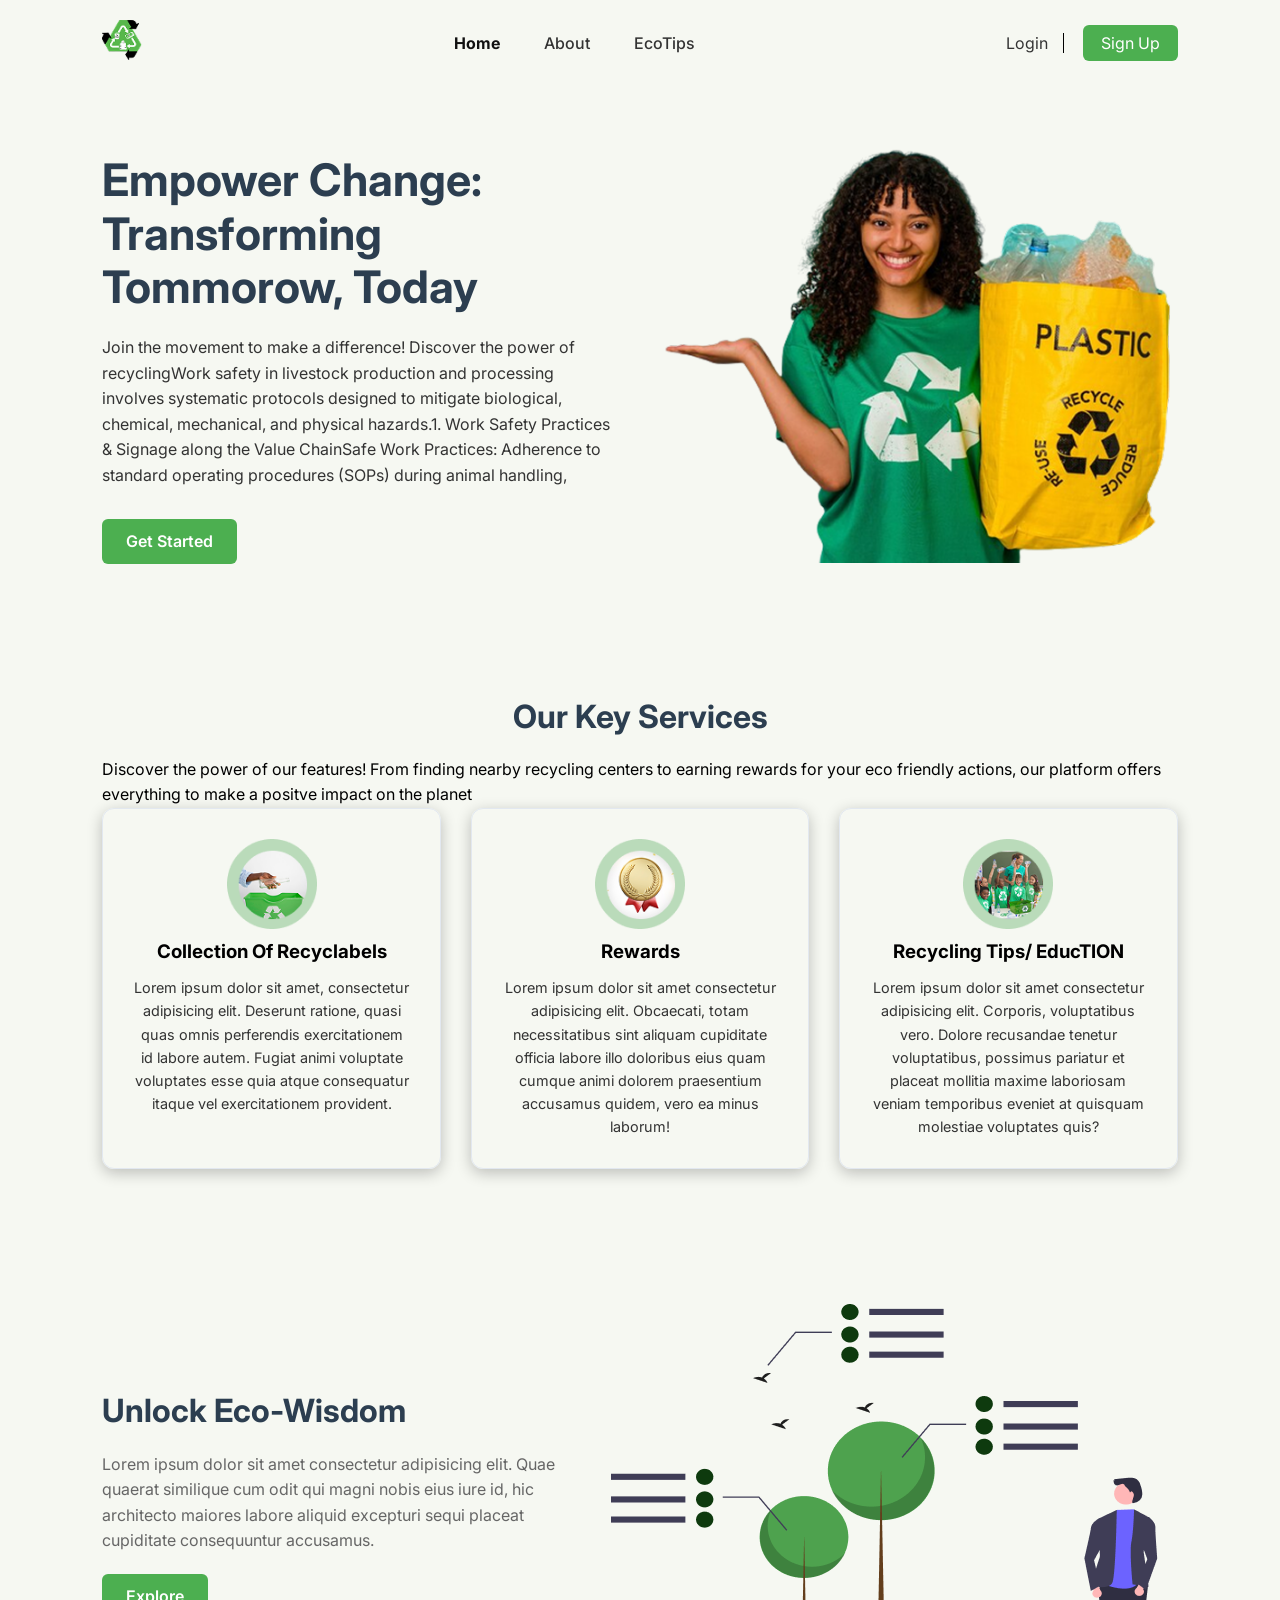
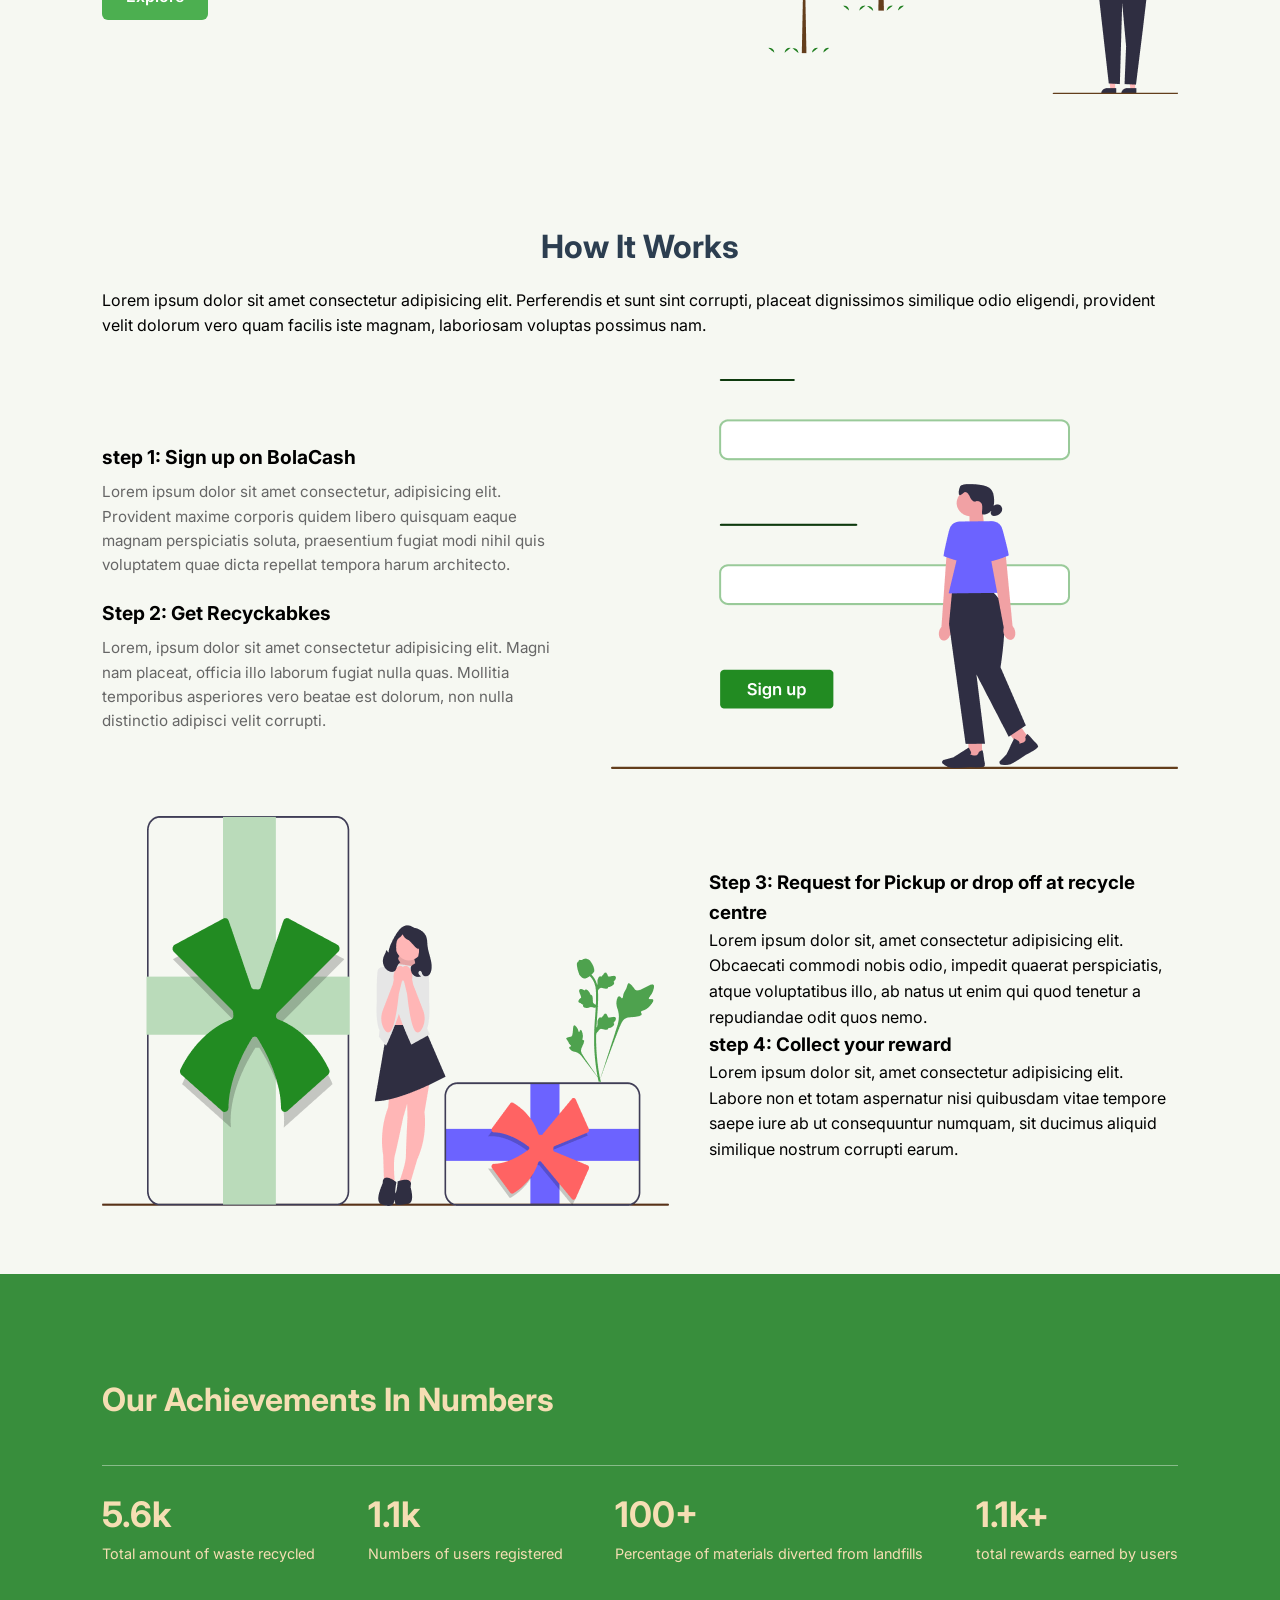
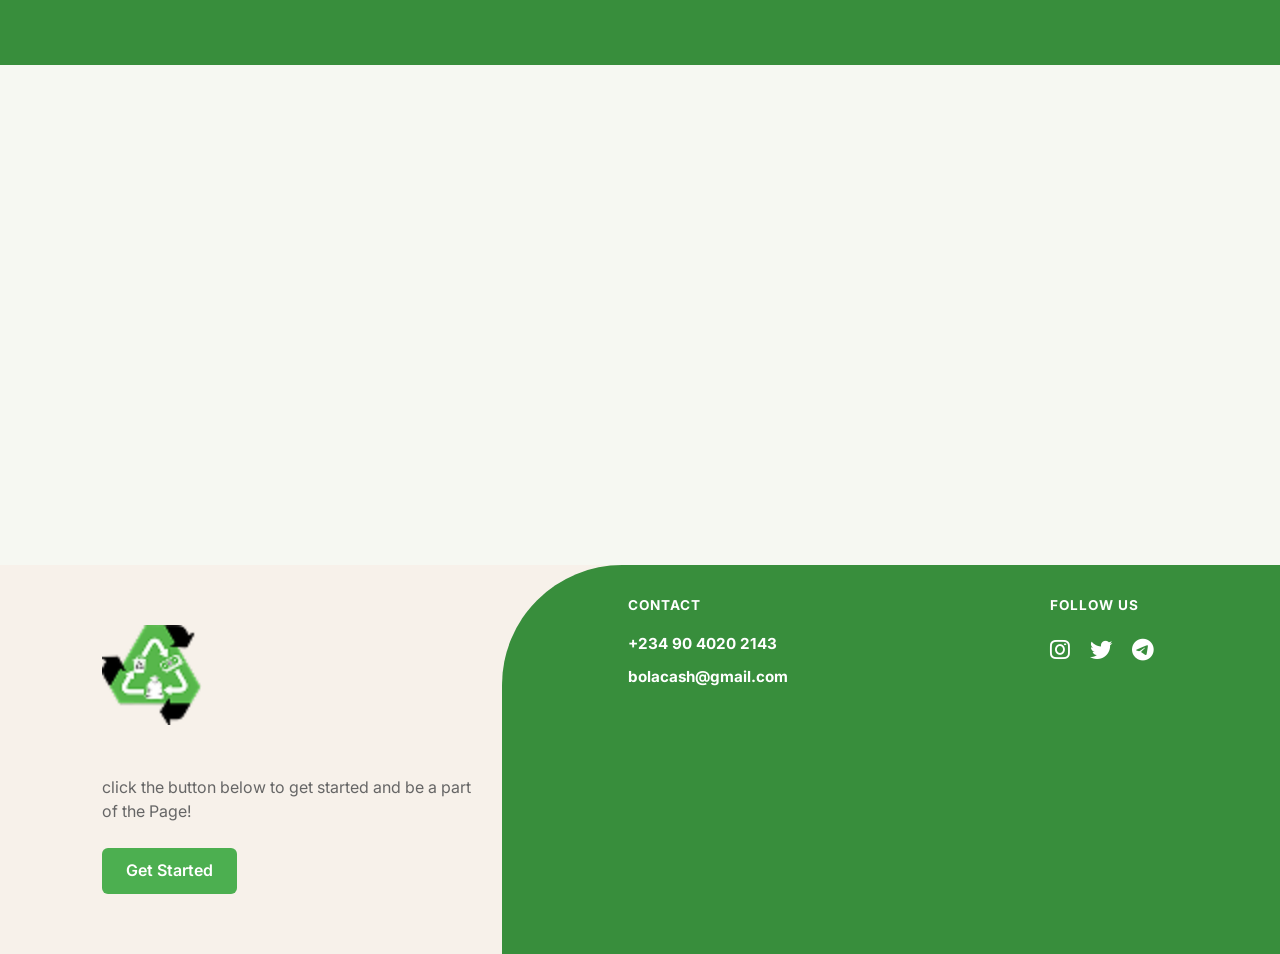
==== index.html @ 216ff111 "First Commit" ====
<!DOCTYPE html>
<html lang="en">
<head>
    <meta charset="UTF-8">
    <meta name="viewport" content="width=device-width, initial-scale=1.0">
    <title>Document</title>
    <link rel="stylesheet" href="index.css">
    <link rel="stylesheet" href="https://cdnjs.cloudflare.com/ajax/libs/font-awesome/6.4.0/css/all.min.css">
    <link rel="stylesheet" href="https://fonts.googleapis.com/css2?family=Inter:wght@400;500;600;700800&display=swap" rel="stylesheet">
</head>
<body>
<header class="navbar">
    <div class="logo">
        <img src="BOLA CASH LOGO.png" alt="Bola CashLogo">
    </div>
    <nav class="nav-links">
        
            <a href="#" class="nav-item active">Home</a>
            <a href="#">About</a>
            <a href="#">EcoTips</a>
    </nav>
    <div class="auth-buttons">
        <a href="#" class="btn btn-signin">Login</a>
        <a href="#" class="btn btn-signup">Sign Up</a>
    </div>
</header>
<section class="hero" id="home">
    <div class="hero-content">
        <h1>Empower Change: Transforming Tommorow, Today</h1>
        <p>Join the movement to make a difference! Discover the power of recyclingWork safety in livestock production and processing involves systematic protocols designed to mitigate biological, chemical, mechanical, and physical hazards.1. Work Safety Practices & Signage along the Value ChainSafe Work Practices: Adherence to standard operating procedures (SOPs) during animal handling, </p>
        <a href="#" class="btn-green">Get Started</a>
    </div>
<div class="hero-image">
    <img src="young-mixed-race-woman-holding-recycled-plastic-bag-isolated-blue-background-showing-copy-space-palm-holding-another-hand-waist_1187-183210 1.png" alt="recycling illustration">
</div>
</section>
<section class="services" id="about">
<h2>Our Key Services</h2>
<p class="section-desk">Discover the power of our features! From finding nearby recycling centers to earning rewards for your eco friendly actions, our platform offers everything to make a positve impact on the planet</p>
<div class="services-grid">
    <div class="card">
        <div class="card-icon"><img src="Frame1.png" alt="Collection"></div>
        <h3>Collection Of Recyclabels</h3>  
        <p>Lorem ipsum dolor sit amet, consectetur adipisicing elit. Deserunt ratione, quasi quas omnis perferendis exercitationem id labore autem. Fugiat animi voluptate voluptates esse quia atque consequatur itaque vel exercitationem provident.</p>
     </div>
     <div class="card">
        <div class="card-icon"><img src="Frame2.png" alt="rewards"></div>
        <h3>Rewards</h3>
        <p>Lorem ipsum dolor sit amet consectetur adipisicing elit. Obcaecati, totam necessitatibus sint aliquam cupiditate officia labore illo doloribus eius quam cumque animi dolorem praesentium accusamus quidem, vero ea minus laborum!</p>
     </div>
     <div class="card">
        <div class="card-icon"><img src="Frame3.png" alt="Education"></div>
        <h3>Recycling Tips/ EducTION</h3>
        <p>Lorem ipsum dolor sit amet consectetur adipisicing elit. Corporis, voluptatibus vero. Dolore recusandae tenetur voluptatibus, possimus pariatur et placeat mollitia maxime laboriosam veniam temporibus eveniet at quisquam molestiae voluptates quis?</p>
     </div>
</div>
</section>
<section class="eco-wisdom" id="ecotips">
    <div class="wisdom-content">
        <h2>Unlock Eco-Wisdom</h2>
        <p>Lorem ipsum dolor sit amet consectetur adipisicing elit. Quae quaerat similique cum odit qui magni nobis eius iure id, hic architecto maiores labore aliquid excepturi sequi placeat cupiditate consequuntur accusamus.</p>
<a href="#" class="btn-green">Explore</a>
    </div>
    <div class="wisdom-age">
        <img src="undraw_environmental_study_re_q4q8 1.png" alt="eco wisdom illustration">
    </div>
</section>
<section class="how-it-works">
    <h2>How It Works</h2>
    <p class="section-desk">Lorem ipsum dolor sit amet consectetur adipisicing elit. Perferendis et sunt sint corrupti, placeat dignissimos similique odio eligendi, provident velit dolorum vero quam facilis iste magnam, laboriosam voluptas possimus nam.</p>
    <div class="works-row">
        <div class="works-text">
            <h3>step 1: Sign up on BolaCash</h3>
            <p>Lorem ipsum dolor sit amet consectetur, adipisicing elit. Provident maxime corporis quidem libero quisquam eaque magnam perspiciatis soluta, praesentium fugiat modi nihil quis voluptatem quae dicta repellat tempora harum architecto.</p>
            <h3>Step 2: Get Recyckabkes</h3>
            <p>Lorem, ipsum dolor sit amet consectetur adipisicing elit. Magni nam placeat, officia illo laborum fugiat nulla quas. Mollitia temporibus asperiores vero beatae est dolorum, non nulla distinctio adipisci velit corrupti.</p>
        </div>
        <div class="works-image">
            <img src="undraw_undraw_undraw_undraw_sign_up_ln1s_-1-_s4bc_-1-_ee41_-1-_kf4d 1.png" alt="sign  up illustration">
        </div>
    </div>
    <div class="works-row reverse">
        <div class="works-image">
            <img src="undraw_gifts_0ceh 1.png" alt="Pickup illustration">
        </div>
        <div class="works-test">
            <h3>Step 3: Request for Pickup or drop off at recycle centre</h3>
            <p>Lorem ipsum dolor sit, amet consectetur adipisicing elit. Obcaecati commodi nobis odio, impedit quaerat perspiciatis, atque voluptatibus illo, ab natus ut enim qui quod tenetur a repudiandae odit quos nemo.</p>

            <h3>step 4: Collect your reward</h3>
            <p>Lorem ipsum dolor sit, amet consectetur adipisicing elit. Labore non et totam aspernatur nisi quibusdam vitae tempore saepe iure ab ut consequuntur numquam, sit ducimus aliquid similique nostrum corrupti earum.</p>
        </div>
    </div>
</section>
<section class="achievements">
    <h2>Our Achievements In Numbers</h2>
    <div class="stats-grid">
        <div class="stat-item">
            <h3>5.6k</h3>
            <p>Total amount of waste recycled</p>
        </div>
        <div class="stat-item">
            <h3>1.1k</h3>
            <p>Numbers of users registered</p>
        </div>
        <div class="stat-item">
        <h3>100+</h3>
        <p>Percentage of materials diverted from landfills</p>
        </div>
        <div class="stat-item">
            <h3>1.1k+</h3>
            <p>total rewards earned by users</p>
        </div>
    </div>
</section>
<footer class="footer">
    <div class="footer-left">
        <img src="BOLA CASH LOGO.png" alt="Bola Cash Log" class="footer-logo">
        <p>click the button below to get started and be a part of the Page!</p>
        <a href="#" class="btn-green">Get Started</a>
    </div>
    <div class="footer-card">
        <div class="contact-info">
            <h4>CONTACT</h4>
            <p>+234 90 4020 2143</p>
            <p>bolacash@gmail.com</p>
        </div>
        <div class="social-links">
            <h4>FOLLOW US</h4>
            <div class="icons">
                <a href="#"><i class="fa-brands fa-instagram"></i></a>
                <a href="#"><i class="fa-brands fa-twitter"></i></a>
                <a href="#"><i class="fa-brands fa-telegram"></i></a>
            </div>
        </div>
    </div>
</footer>
</body>
</html>
---- index.css ----
:root{
    --primary-green:#4caf50;
    --dark-green:#388e3c;
    --bg-color:#f6f8f2;
    --text-dark:#333333;
    --text-gray:#666666;
    --card-bg:#fffff;
}
*{
    box-sizing: border-box;
    margin: 0;
    padding:0 ;
}
body{
    background-color: var(--bg-color);
    color: black;
    line-height: 1.6;
    font-family: "Inter", sans-serif;
}
.btn-green{
    background-color: var(--primary-green);
    color: white;
    padding: 10px  24px;
    border-radius: 6px;
    text-decoration: none;
    font-weight: 600;
    display: inline-block;
    transition: 0.3 ease;
}
.btn-green:hover{
    background-color: var(--dark-green);
}
h2{
    text-align: center;
    font-size: 2rem;
    margin-bottom: 15px;
    color: #2c3e50;
}
.section-desc{
    text-align: center;
    max-width: 800px;
    margin: 0 auto 40px auto;
    color: var(--text-gray);
}
.navbar{
    display: flex;
    justify-content: space-between;
    align-items: center;
    padding: 20px 8%;
    background-color: var(--bg-color);
}
.logo img{
    height: 40px;
}
.nav-links a{
    margin: 0 20px;
    text-decoration: none;
    color: var(--text-dark);
    font-weight: 500;
}
.auth-buttons .btn-signin {
     margin-right: 15px;
     text-decoration: none;
     color: var(--text-dark);
     gap: 15px;
     border-right: 1.5px solid black;
     padding-right:15px ;
}
.auth-buttons .btn-signup{
    background-color: var(--primary-green);
    color: white;
    padding: 8px 18px;
    border-radius: 6px;
    text-decoration: none;
}
.hero{
  display: flex;
  align-items: center;
  justify-content: space-between;
  padding: 60px 8% ;
  gap: 40px;
}
.hero-content{
    flex: 1;
}
.hero-content h1 {
font-size: 2.8rem;
color: #2c3e50;
line-height: 1.2;
margin-bottom: 20px;
}
.hero-content p{
    color: var(--text-dark);
    margin-bottom: 30px;
}
.hero-image{
    flex: 1;
    text-align: right;
}
.hero-image img{
    max-width: 100%;
    height: auto;
}
.services{
    padding: 60px 8%;
}
.services-grid{
    display: grid;
    grid-template-columns: repeat(auto-fit, minmax(280px, 1fr));
    gap: 30px;
}
.card{
    background-color: var(--card-bg);
    padding: 30px;
    border-radius: 12px;
    border: 1px solid #e2e8f0;
    margin-bottom: 15px;
box-shadow: 0 4px 15px rgba(0, 0, 0, 0.24);
   align-items: center;
    text-align: center;
    transition: tranform 0.3s ease, box-shadow 0.3s ease;
}
.card-icon img{
    width: 90px;
    height: 90px;
}
.card p{
    font-size:0.9rem ;
    color: var(--text-dark);
}
.card h3{
    margin-bottom: 10px;
}
.eco-wisdom{
    display: flex;
    align-items: center;
    padding: 60px 8%;
    gap: 40px;
}
.wisdom-content{
    flex: 1;
}
.wisdom-content h2{
    text-align: left;

}
.wisdom-content p{
    color: var(--text-gray);
    margin-bottom: 20px;
}
.wisdom-image{
    flex: 1;
}
.wsidom image img{
    max-width: 100%;
}
.how-it-works{
    padding: 60px 8%;
}
.works-row{
    display: flex;
    align-items: center;
    justify-content: space-between;
    gap: 40px;
margin-top: 40px;
}
.work-row.reverse{
    flex-direction: row-reverse;
}
.works-text{
    flex: 1;
}
.works-text h3{
    font-size: 1.2rem;
    margin-top: 20px;
    margin-bottom: 8px;
}
.works-text p{
    color: var(--text-gray);
    font-size: 0.95rem;
}
.works-image{
    flex: 1;
}


.achievements{
    background-color: var(--dark-green);
    color: wheat;
    padding: 100px 8%;
    margin-bottom: 100px;
}
.achievements h2{
    color: wheat;
    text-align: left;
    margin-bottom: 40px;

}
.stats-grid{
    display: flex;
    justify-content: space-between;
    gap: 20px;
    border-top: 1px solid rgba(255, 255, 255, 0.4);
    padding-top: 20px;
}
.stat-item h3{
    font-size: 2.2rem;
}
.stat-item p{
font-size: 0.9rem;
opacity: 0.9rem;
}
.footer{
    position: relative;
    display: flex;
    justify-content: space-between;
    align-items: stretch;
    padding: 0 0 0 8%;
    overflow: hidden;
    margin-top: 500px;
    overflow: hidden;
    background-color: #f7f1ebf3;

}
.footer-left{
    max-width: 400px;
    flex: 1;
    padding: 60px 20px 60px 0;
    display: flex;
    flex-direction: column;
    align-items: flex-start;
}
.footer-logo{
    height: 100px;
    margin-bottom: 50px;
}
.footer-left p{
    color: var(--text-gray);
    margin-bottom: 20px;
    font-size: 1rem;
    line-height: 1.5;
    margin-bottom: 25px;
}
.footer-card{
    background-color: var(--dark-green);
    color: white;
    padding: 30px 20px; 
    border-top-left-radius: 120px;
    display: flex;
    gap: 50px;
    flex: 1.2;
    justify-content: space-around;
    align-items: flex-start;
    width: 100%;

}
.footer-card h4{
    font-size: 0.85rem;
    letter-spacing: 1px;
    margin-bottom: 15px;
    font-weight: 700;
    text-transform: uppercase;
}
.footer-card p{
    font-weight: bold;
    margin-bottom: 8px;
    font-size: 0.95rem;
}
.icons{
    display: flex;
    gap: 20px;
    margin-top: 10px;
}
.icons a{
    color: white;
    font-size: 1.4rem;
}
@media(max-width: 768px){
    .hero, 
    .eco-wisdom, 
    .works-row, 
    .works-row.reverse, 
    .footer, 
    .stats-grid
    .navbar
    .auth-buttons
    .wisdom-content h2, .achievements h2{
        flex-direction: column;
        text-align: center;
        display: flex;
        width: 100%;
        align-items: center;
    
    
        text-align: center;
    }
}
.nav-links a.active{
    color: #111111;
    font-weight: 700;
}
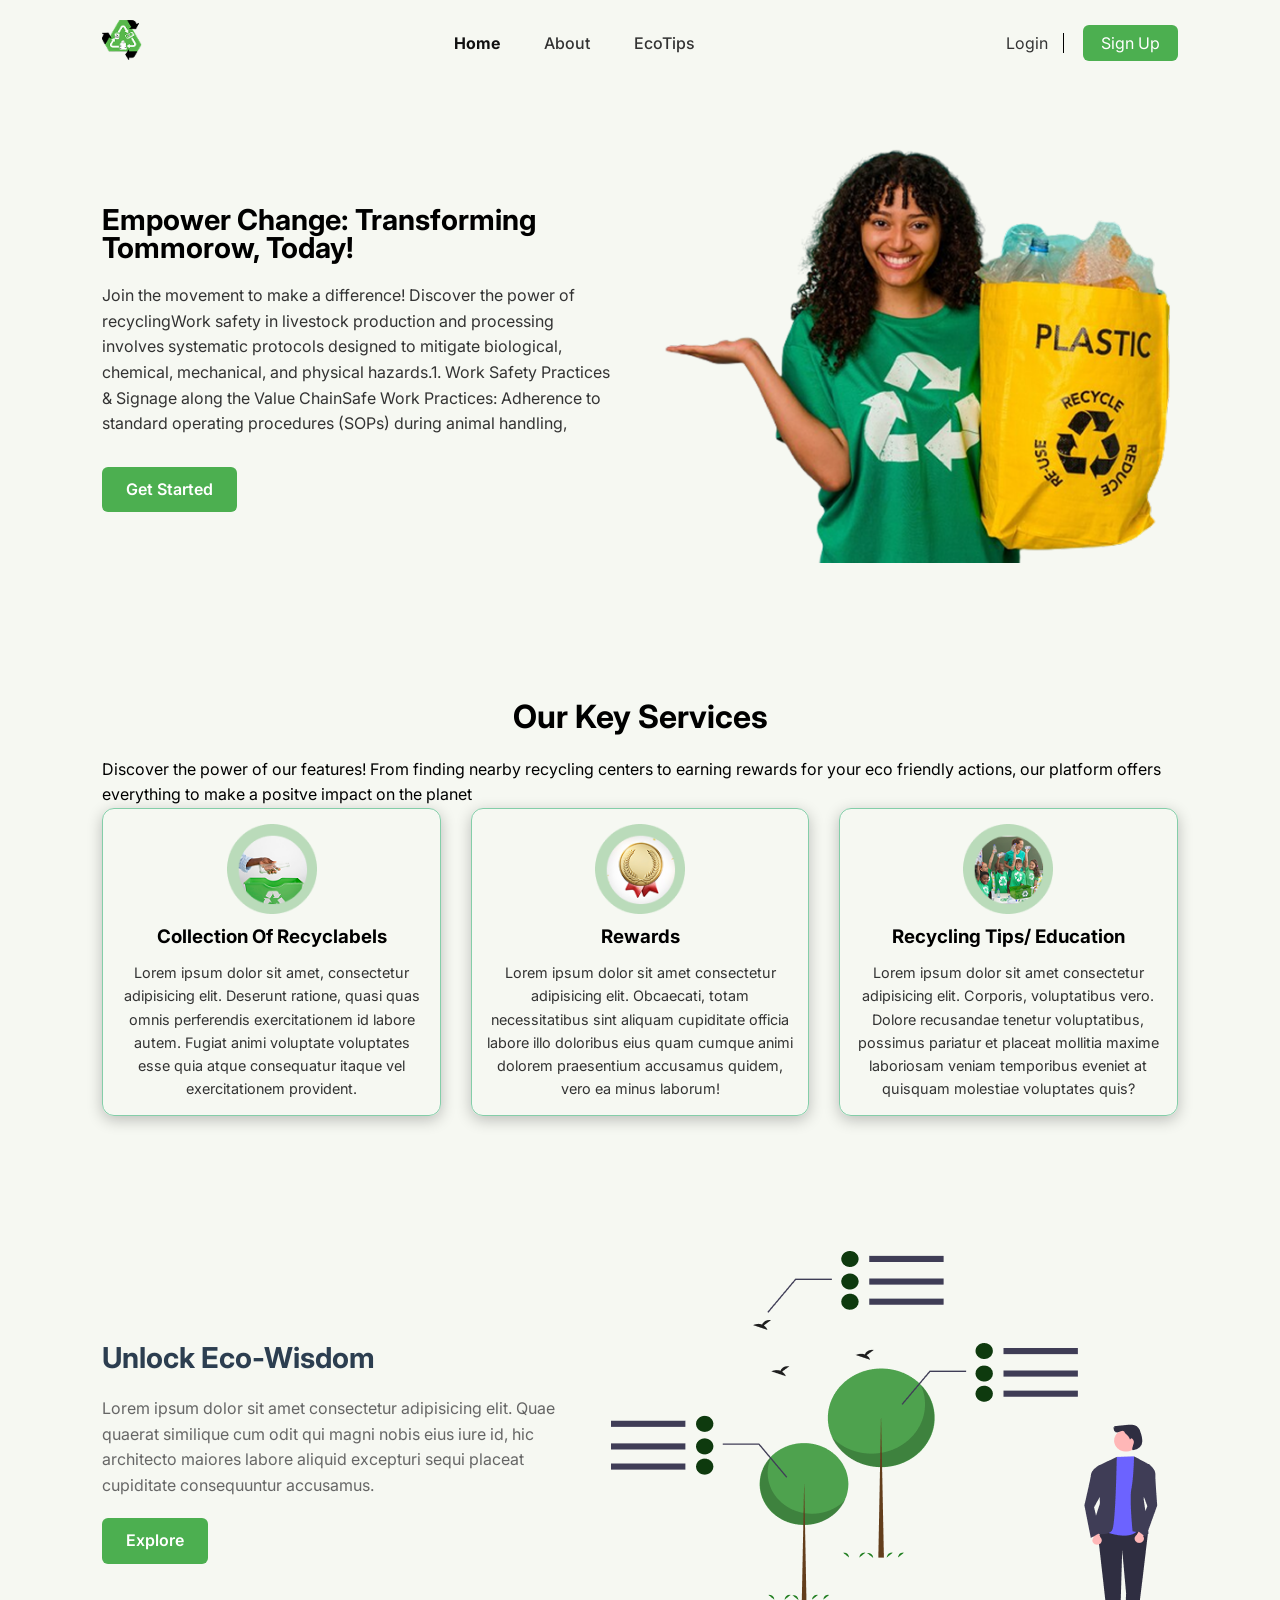
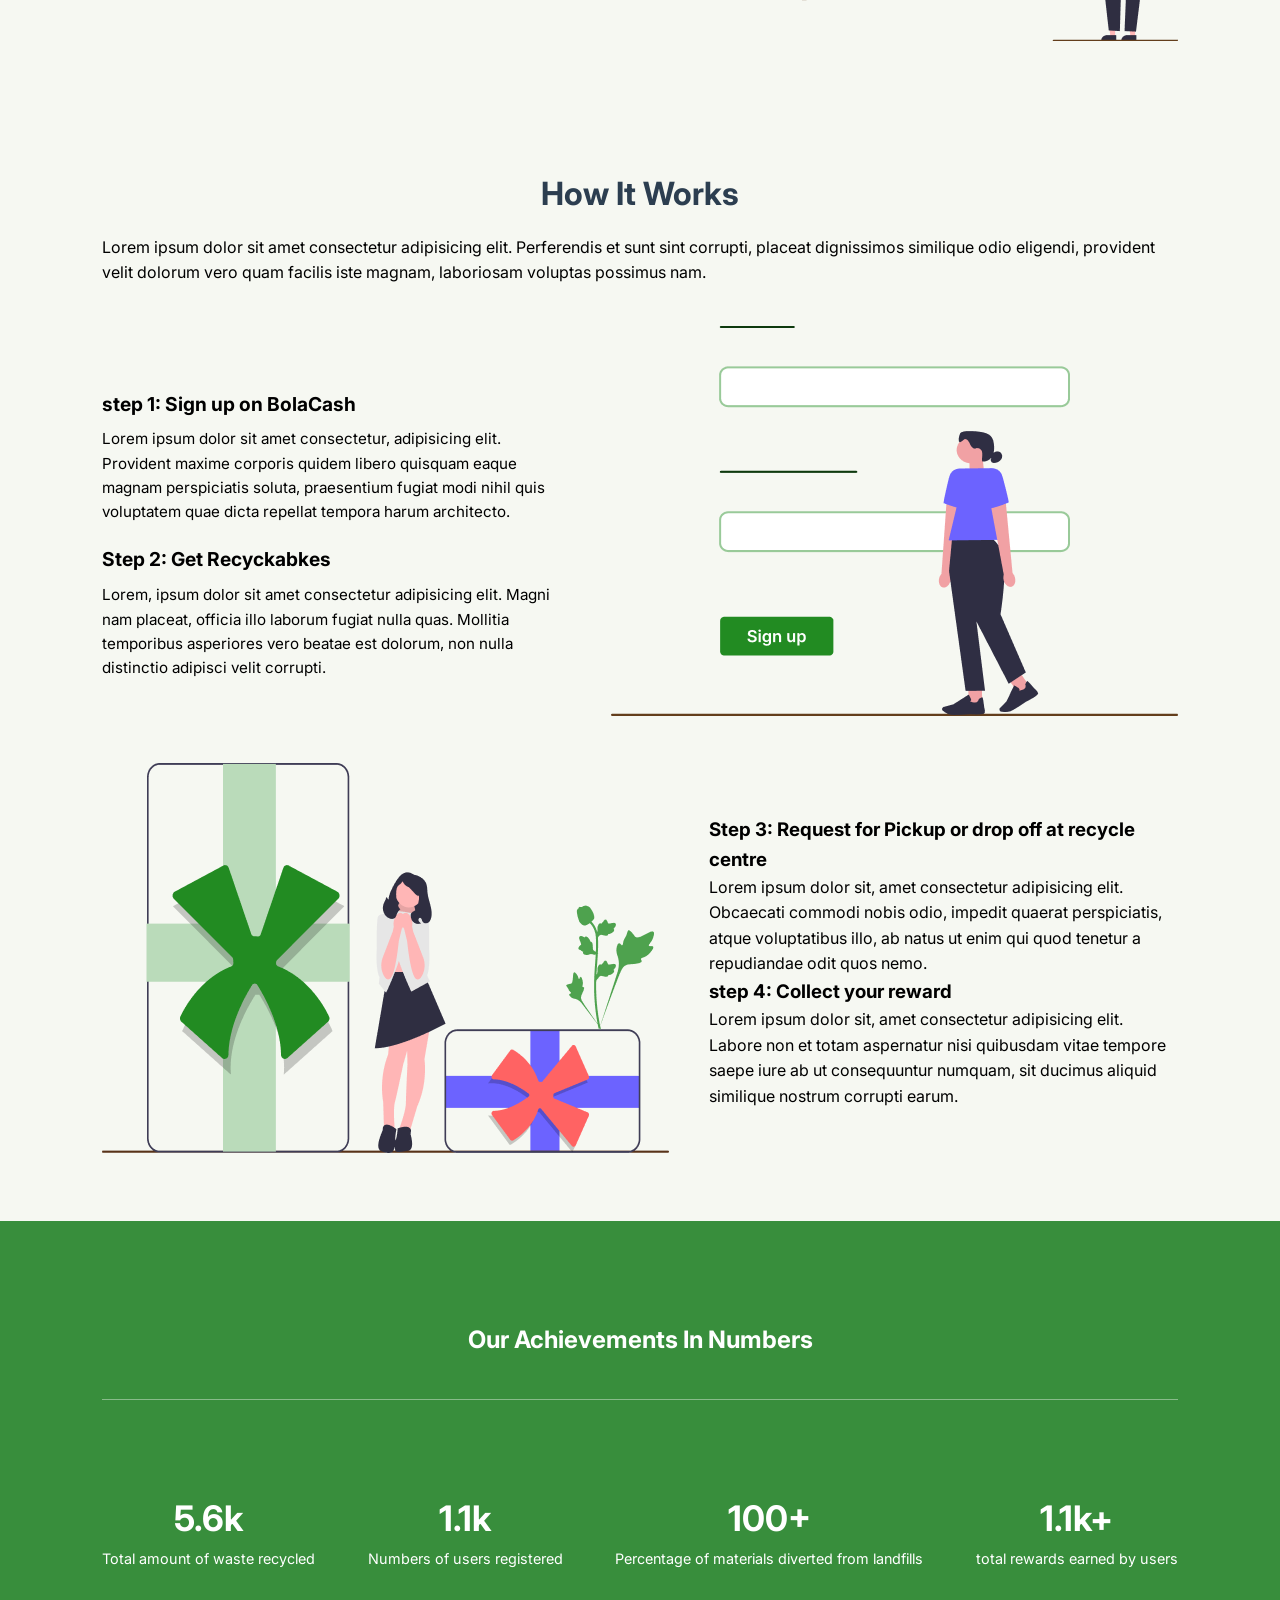
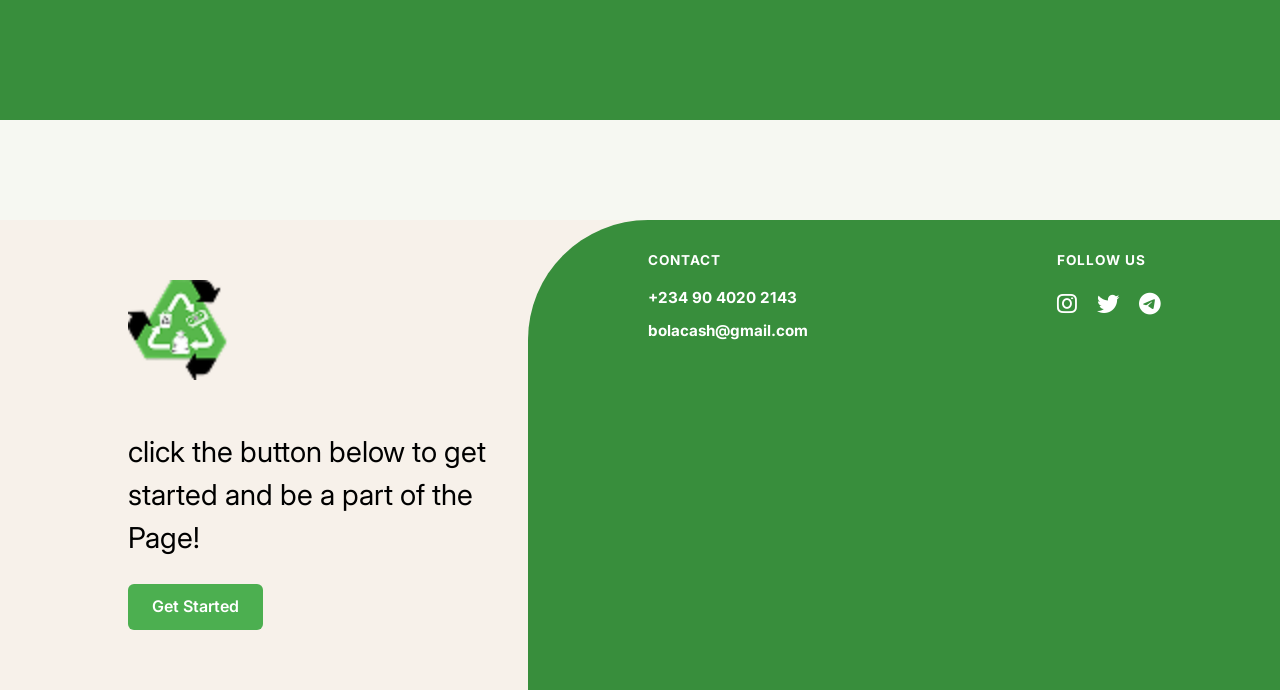
==== commit e4b74443: "changed few things" ====
--- a/index.html
+++ b/index.html
@@ -20,13 +20,13 @@
             <a href="#">EcoTips</a>
     </nav>
     <div class="auth-buttons">
-        <a href="#" class="btn btn-signin">Login</a>
-        <a href="#" class="btn btn-signup">Sign Up</a>
+        <a href="" class="btn btn-signin">Login</a>
+        <a href="signup-cash/index.html" class="btn btn-signup">Sign Up</a>
     </div>
 </header>
 <section class="hero" id="home">
     <div class="hero-content">
-        <h1>Empower Change: Transforming Tommorow, Today</h1>
+        <h1>Empower Change: Transforming Tommorow, Today!</h1>
         <p>Join the movement to make a difference! Discover the power of recyclingWork safety in livestock production and processing involves systematic protocols designed to mitigate biological, chemical, mechanical, and physical hazards.1. Work Safety Practices & Signage along the Value ChainSafe Work Practices: Adherence to standard operating procedures (SOPs) during animal handling, </p>
         <a href="#" class="btn-green">Get Started</a>
     </div>
@@ -50,8 +50,9 @@
      </div>
      <div class="card">
         <div class="card-icon"><img src="Frame3.png" alt="Education"></div>
-        <h3>Recycling Tips/ EducTION</h3>
-        <p>Lorem ipsum dolor sit amet consectetur adipisicing elit. Corporis, voluptatibus vero. Dolore recusandae tenetur voluptatibus, possimus pariatur et placeat mollitia maxime laboriosam veniam temporibus eveniet at quisquam molestiae voluptates quis?</p>
+        <h3>Recycling Tips/ Education</h3>
+        <p>Lorem ipsum dolor sit amet consectetur adipisicing elit. Corporis, voluptatibus vero. Dolore recusandae tenetur voluptatibus, possimus pariatur et placeat mollitia maxime laboriosam veniam temporibus eveniet at
+             quisquam molestiae voluptates quis?</p>
      </div>
 </div>
 </section>
@@ -61,7 +62,7 @@
         <p>Lorem ipsum dolor sit amet consectetur adipisicing elit. Quae quaerat similique cum odit qui magni nobis eius iure id, hic architecto maiores labore aliquid excepturi sequi placeat cupiditate consequuntur accusamus.</p>
 <a href="#" class="btn-green">Explore</a>
     </div>
-    <div class="wisdom-age">
+    <div class="wisdom-image">
         <img src="undraw_environmental_study_re_q4q8 1.png" alt="eco wisdom illustration">
     </div>
 </section>
--- a/index.css
+++ b/index.css
@@ -84,14 +84,17 @@
     flex: 1;
 }
 .hero-content h1 {
-font-size: 2.8rem;
-color: #2c3e50;
-line-height: 1.2;
+font-size: 1.8rem;
+color: black;
+line-height: 1.0;
 margin-bottom: 20px;
+
+
 }
 .hero-content p{
     color: var(--text-dark);
     margin-bottom: 30px;
+  
 }
 .hero-image{
     flex: 1;
@@ -103,21 +106,27 @@
 }
 .services{
     padding: 60px 8%;
+}
+.services h2{
+   align-items: center;
+   font-size: 2rem;
+    color:black;
 }
 .services-grid{
     display: grid;
     grid-template-columns: repeat(auto-fit, minmax(280px, 1fr));
     gap: 30px;
+    align-items: center;
 }
 .card{
     background-color: var(--card-bg);
-    padding: 30px;
+    padding: 15px;
     border-radius: 12px;
-    border: 1px solid #e2e8f0;
+    border: 1px solid #71c79dda;
     margin-bottom: 15px;
-box-shadow: 0 4px 15px rgba(0, 0, 0, 0.24);
-   align-items: center;
-    text-align: center;
+    box-shadow: 0 4px 15px rgba(0, 0, 0, 0.24);
+  justify-content: center;
+    text-align:center;
     transition: tranform 0.3s ease, box-shadow 0.3s ease;
 }
 .card-icon img{
@@ -142,6 +151,7 @@
 }
 .wisdom-content h2{
     text-align: left;
+    font-size: 1.8rem;
 
 }
 .wisdom-content p{
@@ -162,7 +172,7 @@
     align-items: center;
     justify-content: space-between;
     gap: 40px;
-margin-top: 40px;
+    margin-top: 40px;
 }
 .work-row.reverse{
     flex-direction: row-reverse;
@@ -176,7 +186,7 @@
     margin-bottom: 8px;
 }
 .works-text p{
-    color: var(--text-gray);
+    color: black;
     font-size: 0.95rem;
 }
 .works-image{
@@ -186,14 +196,16 @@
 
 .achievements{
     background-color: var(--dark-green);
-    color: wheat;
+    color: white;
     padding: 100px 8%;
     margin-bottom: 100px;
+   align-items: center;
 }
 .achievements h2{
-    color: wheat;
-    text-align: left;
+    color: white;
+    text-align: center;
     margin-bottom: 40px;
+    font-size: 1.5rem;
 
 }
 .stats-grid{
@@ -201,23 +213,30 @@
     justify-content: space-between;
     gap: 20px;
     border-top: 1px solid rgba(255, 255, 255, 0.4);
-    padding-top: 20px;
+    padding-top: 90px;
+    align-items: center;
 }
 .stat-item h3{
     font-size: 2.2rem;
+    color: white;
+    text-align: center;
+    
 }
 .stat-item p{
 font-size: 0.9rem;
 opacity: 0.9rem;
+color: white;
+padding-bottom: 50px;
+text-align: center;
 }
 .footer{
     position: relative;
     display: flex;
     justify-content: space-between;
     align-items: stretch;
-    padding: 0 0 0 8%;
+    padding: 0 0 0 10%;
     overflow: hidden;
-    margin-top: 500px;
+    margin-top: 7px;
     overflow: hidden;
     background-color: #f7f1ebf3;
 
@@ -235,12 +254,13 @@
     margin-bottom: 50px;
 }
 .footer-left p{
-    color: var(--text-gray);
+    color: black;
     margin-bottom: 20px;
-    font-size: 1rem;
+    font-size: 1.8rem;
     line-height: 1.5;
     margin-bottom: 25px;
 }
+ /* footer card */
 .footer-card{
     background-color: var(--dark-green);
     color: white;
@@ -276,27 +296,134 @@
     font-size: 1.4rem;
 }
 @media(max-width: 768px){
-    .hero, 
-    .eco-wisdom, 
-    .works-row, 
-    .works-row.reverse, 
-    .footer, 
-    .stats-grid
-    .navbar
-    .auth-buttons
-    .wisdom-content h2, .achievements h2{
-        flex-direction: column;
-        text-align: center;
-        display: flex;
+   .logo{
+    flex-direction: column;
+    align-items: center;
+    gap: 15px;
+    padding: 15px 20px;
+   }
+   .nav-links{
+    display: none;
+    flex-wrap: wrap;
+    justify-content: center;
+    gap: 15px;
+    align-items: center;
+   }
+   .nav-links a{
+    margin: 0 5px;
+   }
+   .auth-buttons{
+    display: flex;
+    align-items: center;
+    justify-content: center;
+    gap: 10px;
+   }
+   .btn-signin{
+    padding-right: 10px;
+   }
+   .btn-signup{
+    white-space: nowrap;
+    padding:8px 16px ;
+   }
+   .hero{
+    display: flex;
+    flex-direction: column;
+    align-items: flex-start;
+    padding: 20px;
+    gap: 20px;
+
+   }
+   .hero-content,
+   .wisdom-content,.works-text,
+   .services-grid{
+    width: 100%;
+   }
+ .eco-wisdom,
+ .works-row, 
+ .work-row.reverse,
+ .services,
+ .stats-grid,
+ .footer{
+    display: flex;
+    flex-direction: column;
+    align-items: flex-start;
+    text-align: left;
+    width: 100%;
+    
+    gap: 16px;
+ }
+   
+   
+   h1,h2,h3{
+    text-align: left;
+    font-size: 1.0rem;
+    line-height: 1.25rem;
+    letter-spacing: -0.02rem;
+    color: #111111;
+   
+   }
+   p{
+    text-align: left;
+    font-size: 0.95rem;
+    line-height: 1.6;
+    color: black;
+    letter-spacing: 0.1rem;
+   }
+   .wisdom-image,
+   .hero-image,
+   .works-image{
+    max-width: 280px;
+    height:auto;
+    width: 100%;
+   }
+   .hero-image img,
+    .works-image img,
+     .wisdom-image img{
+        max-width: 280px;
         width: 100%;
-        align-items: center;
-    
-    
-        text-align: center;
-    }
+        height: auto;
+     }
+   .stats-grid,
+   .services-grid,
+   .card{
+    display: grid;
+    grid-template-columns: 1fr;
+    gap: 16px;
+    width: 100%;
+    color: white;
+  text-align: center;
+  justify-content: center;
+  align-items: center;
+   }
+   .stats-grid{
+    color: white;
+    padding: 24px 16px;
+    border-radius: 8px;
+   }
+   .stats-grid, .stat-item{
+    border-bottom: white;
+    padding-bottom: 12px;
+    margin-bottom: 12px;
+   }
+   .footer-card {
+width: 100%;
+border: 1.5px solid #1e7e34;
+   }
+   .icons{
+display: flex;
+gap: 12px;
+margin-top: 16px;
+   }
+   .stat-item{
+    width: 100%;
+    padding-bottom: 24px;
+    margin-bottom: 24px;
+    border-bottom: 1px solid rgba(245, 237, 237, 0.4);
+   }
 }
 .nav-links a.active{
     color: #111111;
     font-weight: 700;
 }
 
+
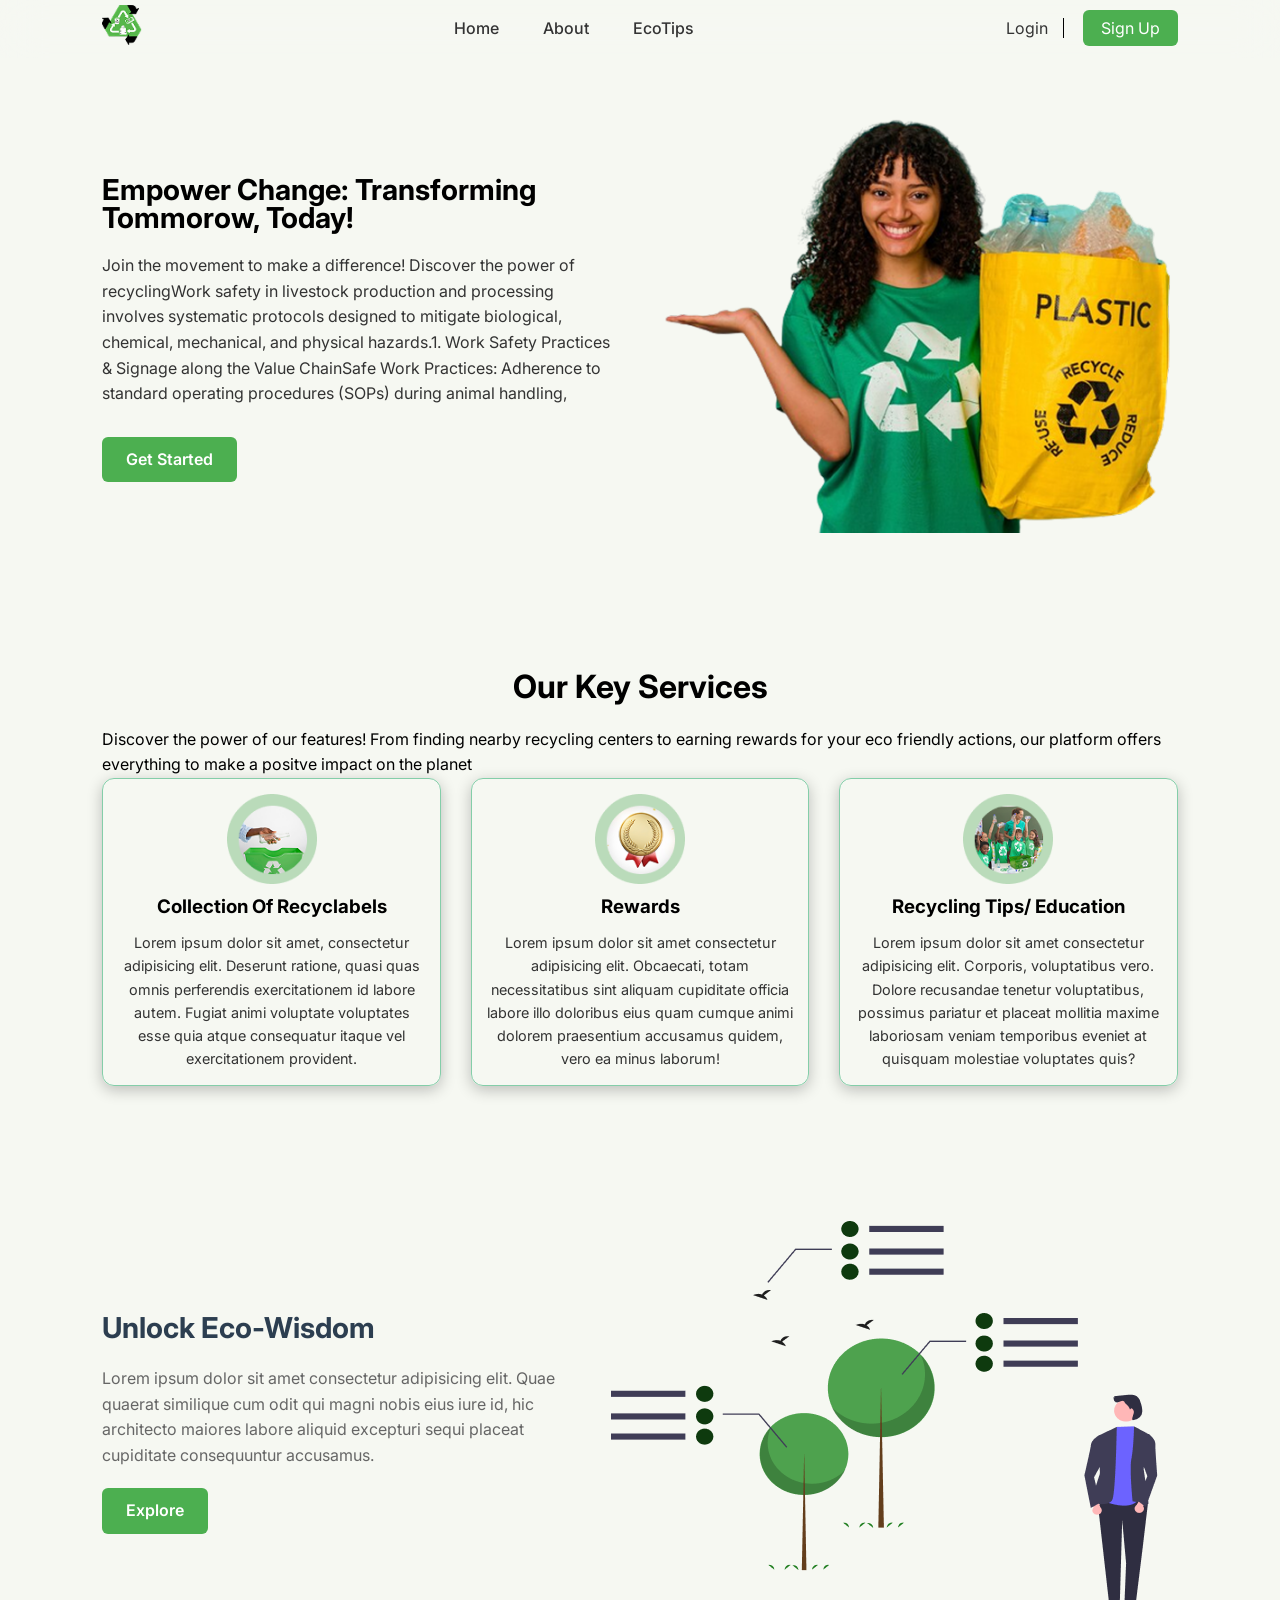
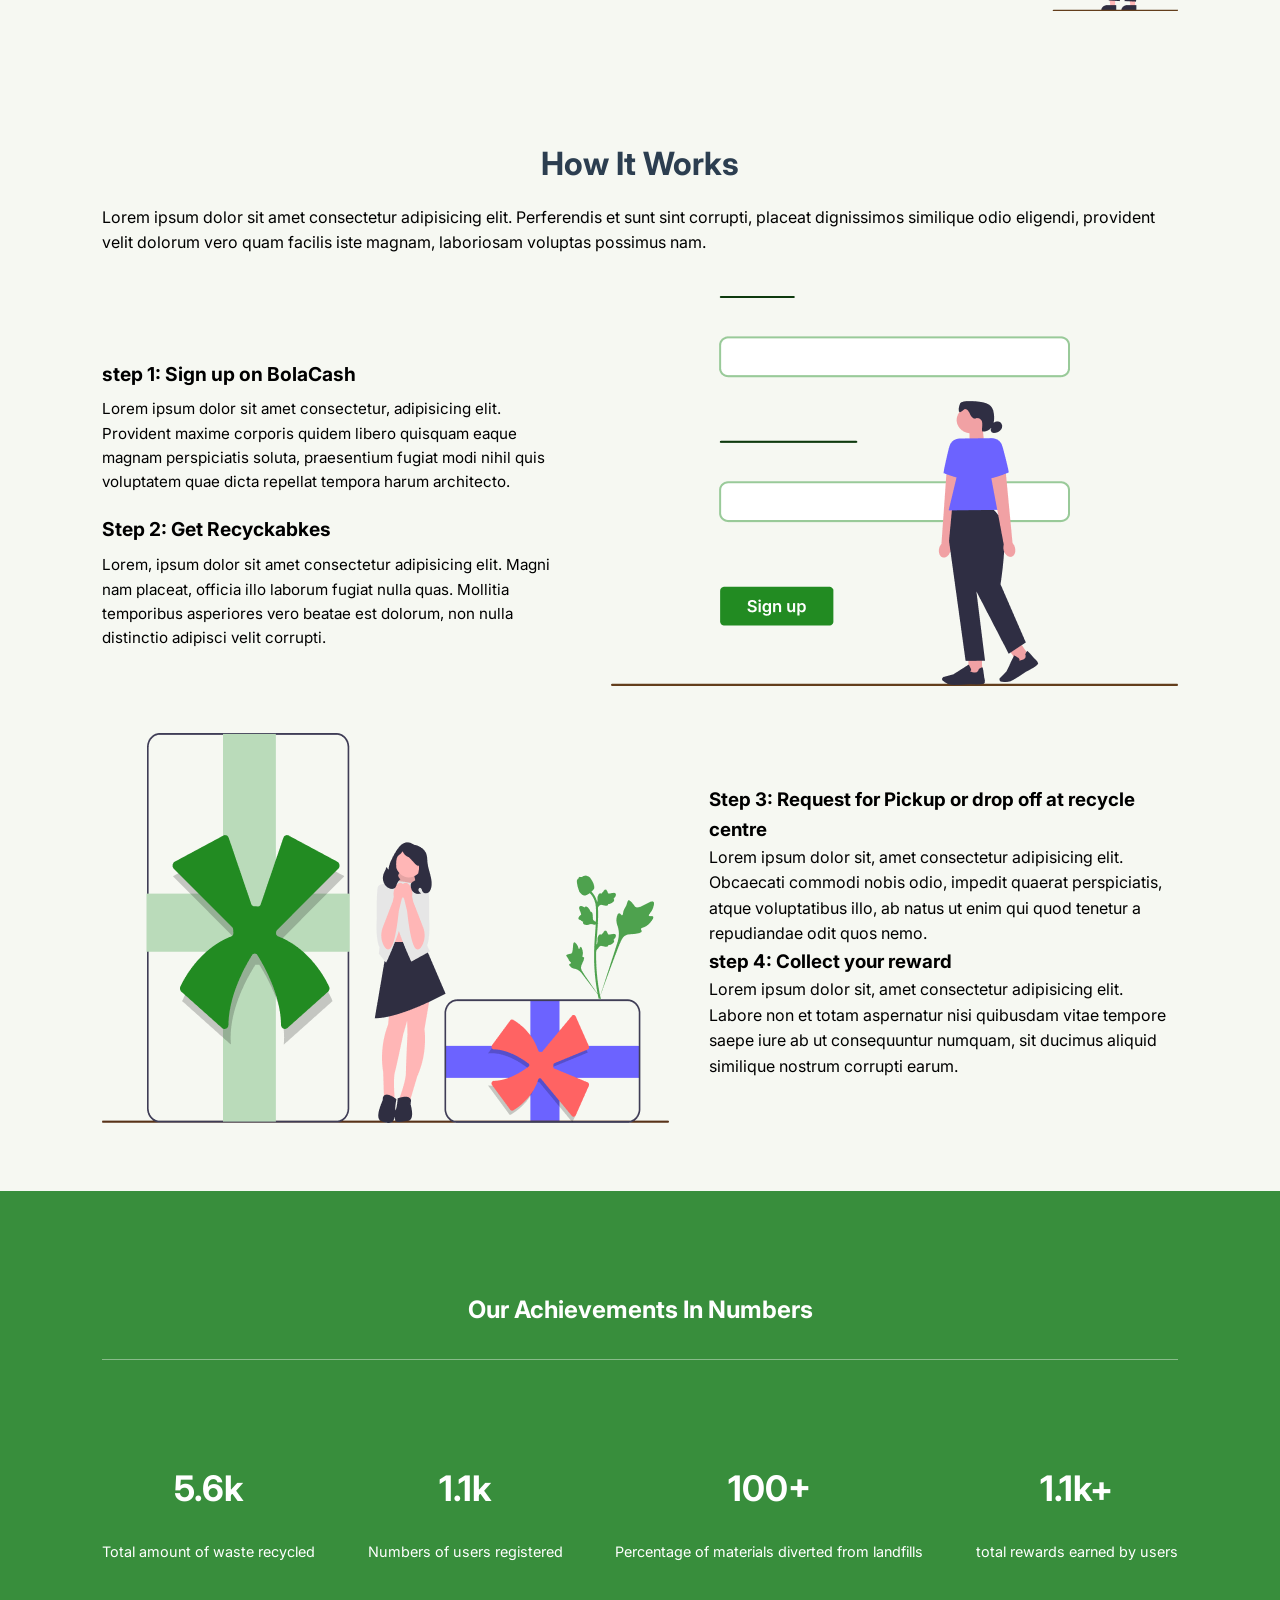
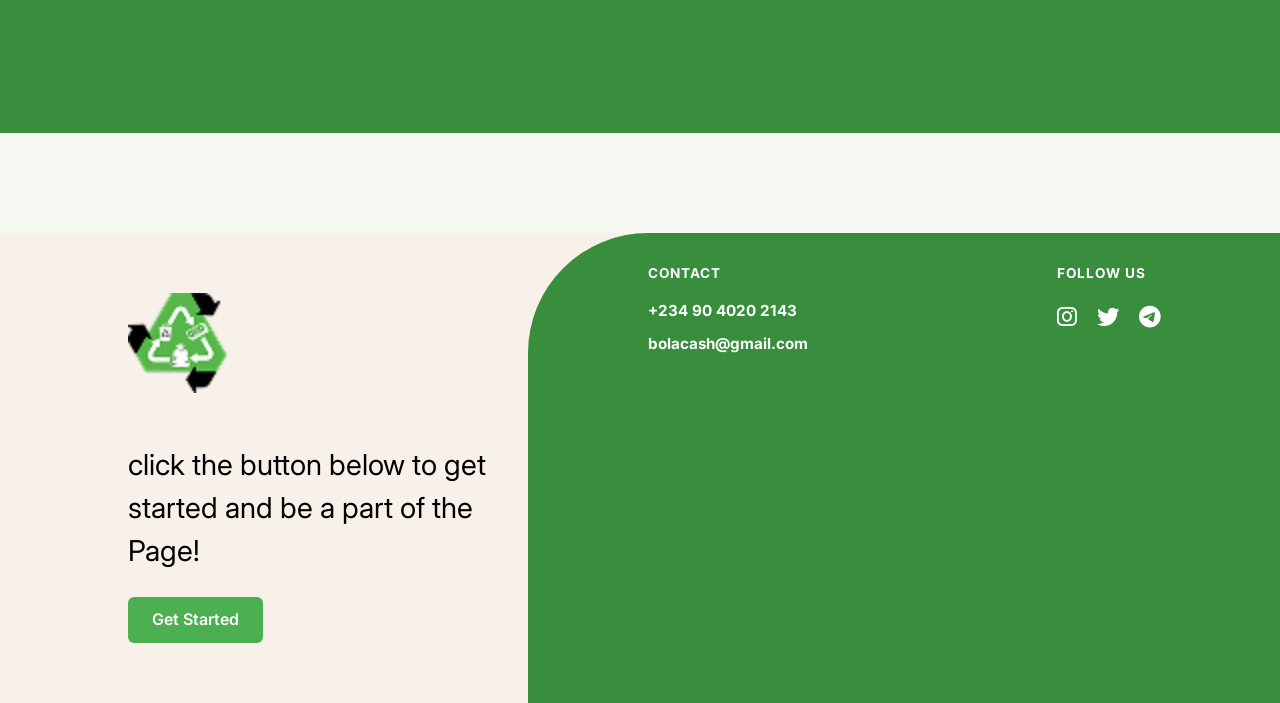
==== commit 77d63f6c: "made corrections" ====
--- a/index.html
+++ b/index.html
@@ -20,7 +20,7 @@
             <a href="#">EcoTips</a>
     </nav>
     <div class="auth-buttons">
-        <a href="" class="btn btn-signin">Login</a>
+        <a href="signup-cash/login.html" class="btn btn-signin">Login</a>
         <a href="signup-cash/index.html" class="btn btn-signup">Sign Up</a>
     </div>
 </header>
@@ -120,6 +120,12 @@
         <p>click the button below to get started and be a part of the Page!</p>
         <a href="#" class="btn-green">Get Started</a>
     </div>
+    <ul>
+        <h4>Links</h4>
+        <li><a href="#">Home</a></li>
+        <li><a href="#about">About</a></li>
+        <li><a href="#">EcoTips</a></li>
+    </ul>
     <div class="footer-card">
         <div class="contact-info">
             <h4>CONTACT</h4>
--- a/index.css
+++ b/index.css
@@ -1,214 +1,258 @@
-:root{
-    --primary-green:#4caf50;
-    --dark-green:#388e3c;
-    --bg-color:#f6f8f2;
-    --text-dark:#333333;
-    --text-gray:#666666;
-    --card-bg:#fffff;
-}
-*{
+:root {
+    --primary-green: #4caf50;
+    --dark-green: #388e3c;
+    --bg-color: #f6f8f2;
+    --bg-t-color: #f6f8f26c;
+    --text-dark: #333333;
+    --text-gray: #666666;
+    --card-bg: #fffff;
+}
+
+* {
     box-sizing: border-box;
     margin: 0;
-    padding:0 ;
-}
-body{
+    padding: 0;
+}
+
+body {
     background-color: var(--bg-color);
     color: black;
     line-height: 1.6;
     font-family: "Inter", sans-serif;
 }
-.btn-green{
+
+.btn-green {
     background-color: var(--primary-green);
     color: white;
-    padding: 10px  24px;
+    padding: 10px 24px;
     border-radius: 6px;
     text-decoration: none;
     font-weight: 600;
     display: inline-block;
     transition: 0.3 ease;
 }
-.btn-green:hover{
+
+.btn-green:hover {
     background-color: var(--dark-green);
 }
-h2{
+
+h2 {
     text-align: center;
     font-size: 2rem;
     margin-bottom: 15px;
     color: #2c3e50;
 }
-.section-desc{
+
+.section-desc {
     text-align: center;
     max-width: 800px;
     margin: 0 auto 40px auto;
     color: var(--text-gray);
 }
-.navbar{
+
+.navbar {
     display: flex;
     justify-content: space-between;
     align-items: center;
-    padding: 20px 8%;
-    background-color: var(--bg-color);
-}
-.logo img{
+    padding: 5px 8%;
+    background-color: var(--bg-t-color);
+    backdrop-filter: blur(20px);
+    position: sticky;
+    top: 0; 
+    z-index: 30;
+}
+
+.logo img {
     height: 40px;
 }
-.nav-links a{
+
+.nav-links a {
     margin: 0 20px;
     text-decoration: none;
     color: var(--text-dark);
     font-weight: 500;
 }
+
 .auth-buttons .btn-signin {
-     margin-right: 15px;
-     text-decoration: none;
-     color: var(--text-dark);
-     gap: 15px;
-     border-right: 1.5px solid black;
-     padding-right:15px ;
-}
-.auth-buttons .btn-signup{
+    margin-right: 15px;
+    text-decoration: none;
+    color: var(--text-dark);
+    gap: 15px;
+    border-right: 1.5px solid black;
+    padding-right: 15px;
+}
+
+.auth-buttons .btn-signup {
     background-color: var(--primary-green);
     color: white;
     padding: 8px 18px;
     border-radius: 6px;
     text-decoration: none;
 }
-.hero{
-  display: flex;
-  align-items: center;
-  justify-content: space-between;
-  padding: 60px 8% ;
-  gap: 40px;
-}
-.hero-content{
-    flex: 1;
-}
+
+.hero {
+    display: flex;
+    align-items: center;
+    justify-content: space-between;
+    padding: 60px 8%;
+    gap: 40px;
+}
+
+.hero-content {
+    flex: 1;
+}
+
 .hero-content h1 {
-font-size: 1.8rem;
-color: black;
-line-height: 1.0;
-margin-bottom: 20px;
-
-
-}
-.hero-content p{
+    font-size: 1.8rem;
+    color: black;
+    line-height: 1.0;
+    margin-bottom: 20px;
+
+
+}
+
+.hero-content p {
     color: var(--text-dark);
     margin-bottom: 30px;
-  
-}
-.hero-image{
+
+}
+
+.hero-image {
     flex: 1;
     text-align: right;
 }
-.hero-image img{
+
+.hero-image img {
     max-width: 100%;
     height: auto;
 }
-.services{
+
+.services {
     padding: 60px 8%;
 }
-.services h2{
-   align-items: center;
-   font-size: 2rem;
-    color:black;
-}
-.services-grid{
+
+.services h2 {
+    align-items: center;
+    font-size: 2rem;
+    color: black;
+}
+
+.services-grid {
     display: grid;
     grid-template-columns: repeat(auto-fit, minmax(280px, 1fr));
     gap: 30px;
     align-items: center;
 }
-.card{
+
+.card {
     background-color: var(--card-bg);
     padding: 15px;
     border-radius: 12px;
     border: 1px solid #71c79dda;
     margin-bottom: 15px;
     box-shadow: 0 4px 15px rgba(0, 0, 0, 0.24);
-  justify-content: center;
-    text-align:center;
+    justify-content: center;
+    text-align: center;
     transition: tranform 0.3s ease, box-shadow 0.3s ease;
 }
-.card-icon img{
+
+.card-icon img {
     width: 90px;
     height: 90px;
 }
-.card p{
-    font-size:0.9rem ;
+
+.card p {
+    font-size: 0.9rem;
     color: var(--text-dark);
 }
-.card h3{
+
+.card h3 {
     margin-bottom: 10px;
 }
-.eco-wisdom{
+
+.eco-wisdom {
     display: flex;
     align-items: center;
     padding: 60px 8%;
     gap: 40px;
 }
-.wisdom-content{
-    flex: 1;
-}
-.wisdom-content h2{
+
+.wisdom-content {
+    flex: 1;
+}
+
+.wisdom-content h2 {
     text-align: left;
     font-size: 1.8rem;
 
 }
-.wisdom-content p{
+
+.wisdom-content p {
     color: var(--text-gray);
     margin-bottom: 20px;
 }
-.wisdom-image{
-    flex: 1;
-}
-.wsidom image img{
+
+.wisdom-image {
+    flex: 1;
+}
+
+.wsidom image img {
     max-width: 100%;
 }
-.how-it-works{
+
+.how-it-works {
     padding: 60px 8%;
 }
-.works-row{
+
+.works-row {
     display: flex;
     align-items: center;
     justify-content: space-between;
     gap: 40px;
     margin-top: 40px;
 }
-.work-row.reverse{
+
+.work-row.reverse {
     flex-direction: row-reverse;
 }
-.works-text{
-    flex: 1;
-}
-.works-text h3{
+
+.works-text {
+    flex: 1;
+}
+
+.works-text h3 {
     font-size: 1.2rem;
     margin-top: 20px;
     margin-bottom: 8px;
 }
-.works-text p{
+
+.works-text p {
     color: black;
     font-size: 0.95rem;
 }
-.works-image{
-    flex: 1;
-}
-
-
-.achievements{
+
+.works-image {
+    flex: 1;
+}
+
+
+.achievements {
     background-color: var(--dark-green);
     color: white;
     padding: 100px 8%;
     margin-bottom: 100px;
-   align-items: center;
-}
-.achievements h2{
+    align-items: center;
+}
+
+.achievements h2 {
     color: white;
     text-align: center;
-    margin-bottom: 40px;
+    margin-bottom: 30px;
     font-size: 1.5rem;
 
 }
-.stats-grid{
+
+.stats-grid {
     display: flex;
     justify-content: space-between;
     gap: 20px;
@@ -216,20 +260,32 @@
     padding-top: 90px;
     align-items: center;
 }
-.stat-item h3{
+
+.stat-item {
+    display: flex;
+    flex-direction: column;
+    gap: 10px;
+}
+
+.stat-item h3 {
     font-size: 2.2rem;
     color: white;
     text-align: center;
-    
-}
-.stat-item p{
-font-size: 0.9rem;
-opacity: 0.9rem;
-color: white;
-padding-bottom: 50px;
-text-align: center;
-}
-.footer{
+    padding-top: 10px;
+    margin-bottom: 13px;
+
+}
+
+.stat-item p {
+    font-size: 0.9rem;
+    opacity: 0.9rem;
+    color: white;
+    padding-bottom: 50px;
+    text-align: center;
+    margin-bottom: 20px;
+}
+
+.footer {
     position: relative;
     display: flex;
     justify-content: space-between;
@@ -241,7 +297,8 @@
     background-color: #f7f1ebf3;
 
 }
-.footer-left{
+
+.footer-left {
     max-width: 400px;
     flex: 1;
     padding: 60px 20px 60px 0;
@@ -249,22 +306,25 @@
     flex-direction: column;
     align-items: flex-start;
 }
-.footer-logo{
+
+.footer-logo {
     height: 100px;
     margin-bottom: 50px;
 }
-.footer-left p{
+
+.footer-left p {
     color: black;
     margin-bottom: 20px;
     font-size: 1.8rem;
     line-height: 1.5;
     margin-bottom: 25px;
 }
- /* footer card */
-.footer-card{
+
+/* footer card */
+.footer-card {
     background-color: var(--dark-green);
     color: white;
-    padding: 30px 20px; 
+    padding: 30px 20px;
     border-top-left-radius: 120px;
     display: flex;
     gap: 50px;
@@ -274,156 +334,198 @@
     width: 100%;
 
 }
-.footer-card h4{
+
+.footer ul {
+    display: none;
+    line-height: 2;
+    list-style: none;
+}
+
+.footer ul li a {
+    color: black;
+    text-decoration: none;
+}
+
+.footer-card h4,
+.footer ul h4 {
     font-size: 0.85rem;
     letter-spacing: 1px;
     margin-bottom: 15px;
     font-weight: 700;
     text-transform: uppercase;
 }
-.footer-card p{
+
+.footer-card p {
     font-weight: bold;
     margin-bottom: 8px;
     font-size: 0.95rem;
 }
-.icons{
+
+.icons {
     display: flex;
     gap: 20px;
     margin-top: 10px;
 }
-.icons a{
+
+.icons a {
     color: white;
     font-size: 1.4rem;
 }
-@media(max-width: 768px){
-   .logo{
-    flex-direction: column;
-    align-items: center;
-    gap: 15px;
-    padding: 15px 20px;
-   }
-   .nav-links{
-    display: none;
-    flex-wrap: wrap;
-    justify-content: center;
-    gap: 15px;
-    align-items: center;
-   }
-   .nav-links a{
-    margin: 0 5px;
-   }
-   .auth-buttons{
-    display: flex;
-    align-items: center;
-    justify-content: center;
-    gap: 10px;
-   }
-   .btn-signin{
-    padding-right: 10px;
-   }
-   .btn-signup{
-    white-space: nowrap;
-    padding:8px 16px ;
-   }
-   .hero{
-    display: flex;
-    flex-direction: column;
-    align-items: flex-start;
-    padding: 20px;
-    gap: 20px;
-
-   }
-   .hero-content,
-   .wisdom-content,.works-text,
-   .services-grid{
-    width: 100%;
-   }
- .eco-wisdom,
- .works-row, 
- .work-row.reverse,
- .services,
- .stats-grid,
- .footer{
-    display: flex;
-    flex-direction: column;
-    align-items: flex-start;
-    text-align: left;
-    width: 100%;
-    
-    gap: 16px;
- }
-   
-   
-   h1,h2,h3{
-    text-align: left;
-    font-size: 1.0rem;
-    line-height: 1.25rem;
-    letter-spacing: -0.02rem;
-    color: #111111;
-   
-   }
-   p{
-    text-align: left;
-    font-size: 0.95rem;
-    line-height: 1.6;
-    color: black;
-    letter-spacing: 0.1rem;
-   }
-   .wisdom-image,
-   .hero-image,
-   .works-image{
-    max-width: 280px;
-    height:auto;
-    width: 100%;
-   }
-   .hero-image img,
+
+@media(max-width: 768px) {
+    .logo {
+        flex-direction: column;
+        align-items: center;
+        gap: 15px;
+        padding: 15px 20px;
+    }
+
+    .nav-links {
+        display: none;
+        flex-wrap: wrap;
+        justify-content: center;
+        gap: 15px;
+        align-items: center;
+    }
+
+    .nav-links a {
+        margin: 0 5px;
+    }
+
+    .auth-buttons {
+        display: flex;
+        align-items: center;
+        justify-content: center;
+        gap: 10px;
+    }
+
+    .btn-signin {
+        padding-right: 10px;
+    }
+
+    .btn-signup {
+        white-space: nowrap;
+        padding: 8px 16px;
+    }
+
+    .hero {
+        display: flex;
+        flex-direction: column;
+        align-items: flex-start;
+        padding: 20px;
+        gap: 20px;
+
+    }
+
+    .hero-content,
+    .wisdom-content,
+    .works-text,
+    .services-grid {
+        width: 100%;
+    }
+
+    .eco-wisdom,
+    .works-row,
+    .work-row.reverse,
+    .services,
+    .stats-grid,
+    .footer {
+        display: flex;
+        flex-direction: column;
+        align-items: flex-start;
+        text-align: left;
+        width: 100%;
+
+        gap: 16px;
+    }
+
+
+    h1,
+    h2,
+    h3 {
+        text-align: left;
+        font-size: 1.0rem;
+        line-height: 1.25rem;
+        letter-spacing: -0.02rem;
+        color: #111111;
+
+    }
+
+    p {
+        text-align: left;
+        font-size: 0.95rem;
+        line-height: 1.6;
+        color: black;
+        letter-spacing: 0.1rem;
+    }
+
+    .wisdom-image,
+    .hero-image,
+    .works-image {
+        max-width: 280px;
+        height: auto;
+        width: 100%;
+    }
+
+    .hero-image img,
     .works-image img,
-     .wisdom-image img{
+    .wisdom-image img {
         max-width: 280px;
         width: 100%;
         height: auto;
-     }
-   .stats-grid,
-   .services-grid,
-   .card{
-    display: grid;
-    grid-template-columns: 1fr;
-    gap: 16px;
-    width: 100%;
-    color: white;
-  text-align: center;
-  justify-content: center;
-  align-items: center;
-   }
-   .stats-grid{
-    color: white;
-    padding: 24px 16px;
-    border-radius: 8px;
-   }
-   .stats-grid, .stat-item{
-    border-bottom: white;
-    padding-bottom: 12px;
-    margin-bottom: 12px;
-   }
-   .footer-card {
-width: 100%;
-border: 1.5px solid #1e7e34;
-   }
-   .icons{
-display: flex;
-gap: 12px;
-margin-top: 16px;
-   }
-   .stat-item{
-    width: 100%;
-    padding-bottom: 24px;
-    margin-bottom: 24px;
-    border-bottom: 1px solid rgba(245, 237, 237, 0.4);
-   }
-}
-.nav-links a.active{
-    color: #111111;
-    font-weight: 700;
-}
-
-
+    }
+
+    .stats-grid,
+    .services-grid,
+    .card {
+        display: grid;
+        grid-template-columns: 1fr;
+        gap: 16px;
+        width: 100%;
+        color: white;
+        text-align: center;
+        justify-content: center;
+        align-items: center;
+    }
+
+    .stats-grid {
+        color: white;
+        padding: 24px 16px;
+        border-radius: 8px;
+    }
+
+    .stats-grid,
+    .stat-item {
+        border-bottom: white;
+        padding-bottom: 12px;
+        margin-bottom: 12px;
+    }
+
+    .footer-card {
+        width: 100%;
+        border: 1.5px solid #1e7e34;
+    }
+
+    .icons {
+        display: flex;
+        gap: 12px;
+        margin-top: 16px;
+    }
+
+    .stat-item {
+        width: 100%;
+        padding-bottom: 24px;
+        margin-bottom: 24px;
+        border-bottom: 1px solid rgba(245, 237, 237, 0.4);
+        gap: 12px;
+    }
+
+    .nav-links a.active {
+        color: #111111;
+        font-weight: 700;
+    }
+    .footer ul{
+        display: block;
+        padding: 0 20px;
+    }
+}
